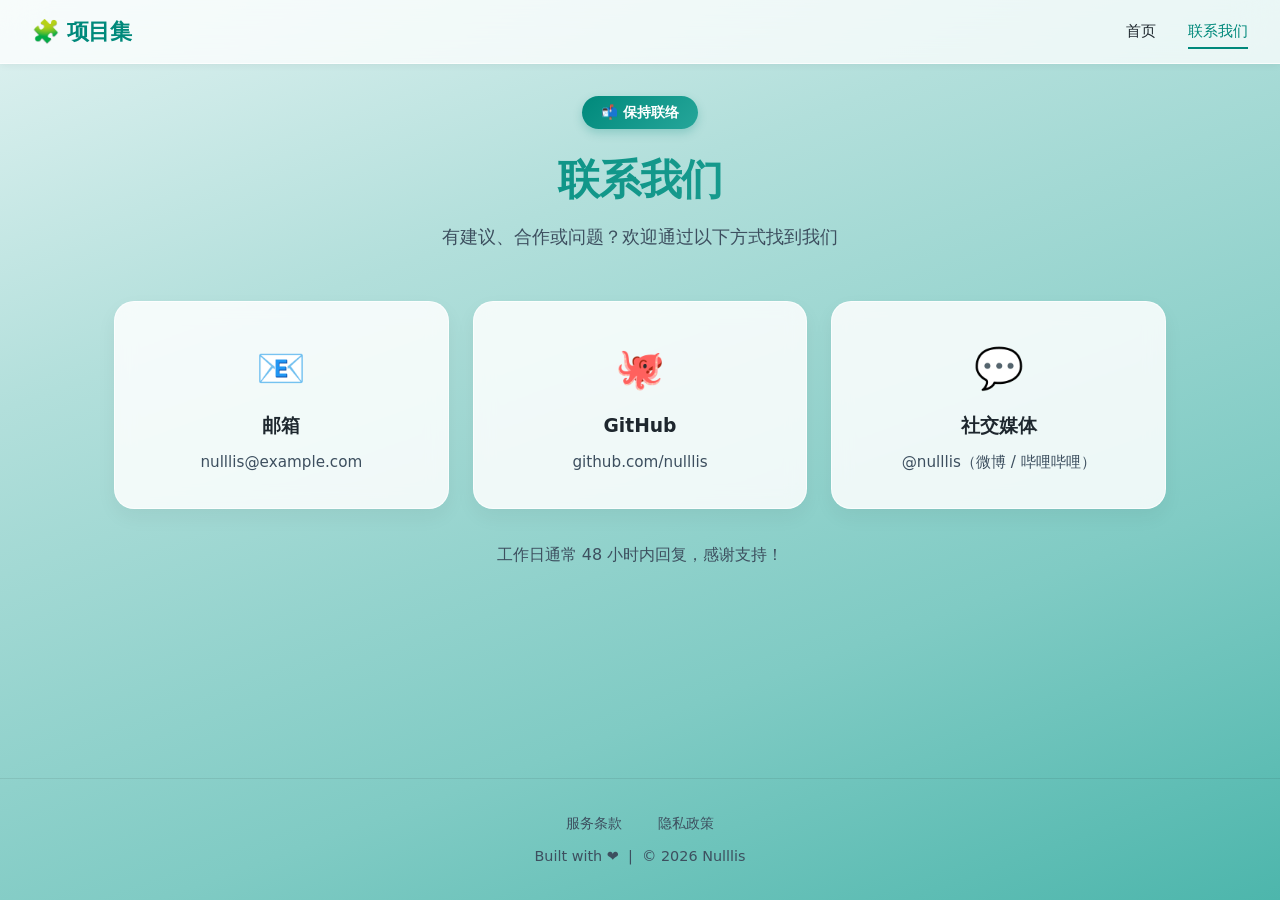
==== html/contact.html @ 1aca3f90 "Create contact.html" ====
<!DOCTYPE html>
<html lang="zh-CN">
<head>
    <meta charset="UTF-8" />
    <meta name="viewport" content="width=device-width, initial-scale=1.0" />
    <title>联系我们 — 项目集</title>
    <link rel="stylesheet" href="../css/style.css" />
</head>
<body>
    <nav class="navbar">
        <a href="index.html" class="nav-logo">🧩 项目集</a>
        <button class="nav-toggle" id="navToggle">☰</button>
        <ul class="nav-links" id="navLinks">
            <li><a href="index.html">首页</a></li>
            <li><a href="contact.html" class="active">联系我们</a></li>
        </ul>
    </nav>

    <div class="container">
        <header>
            <div class="badge">📬 保持联络</div>
            <h1>联系我们</h1>
            <p class="subtitle">有建议、合作或问题？欢迎通过以下方式找到我们</p>
        </header>

        <div class="contact-grid">
            <div class="contact-card">
                <div class="contact-icon">📧</div>
                <h3>邮箱</h3>
                <p>nulllis@example.com</p>
            </div>
            <div class="contact-card">
                <div class="contact-icon">🐙</div>
                <h3>GitHub</h3>
                <p>github.com/nulllis</p>
            </div>
            <div class="contact-card">
                <div class="contact-icon">💬</div>
                <h3>社交媒体</h3>
                <p>@nulllis（微博 / 哔哩哔哩）</p>
            </div>
        </div>

        <p style="text-align: center; color: var(--text-muted);">
            工作日通常 48 小时内回复，感谢支持！
        </p>
    </div>

    <div class="footer">
        <div class="footer-links">
            <a href="#">服务条款</a>
            <a href="#">隐私政策</a>
        </div>
        Built with ❤️ &nbsp;|&nbsp; © 2026 Nulllis
    </div>

    <script src="../js/common.js"></script>
</body>
</html>
---- css/style.css ----
:root {
    --nav-height: 64px;
    --accent: #26a69a;
    --accent-dark: #00897b;
    --text: #1e272e;
    --text-muted: #3d4f5f;
    --card-bg: rgba(255, 255, 255, 0.85);
    --card-border: rgba(255, 255, 255, 0.7);
    --shadow-sm: 0 8px 20px rgba(0,0,0,0.05);
    --shadow-md: 0 12px 28px rgba(0,0,0,0.08);
    --radius: 20px;
    --transition: 0.2s ease;

    /* 背景渐变颜色（默认值，JS 会覆盖） */
    --gradient-from: #e0f2f1;
    --gradient-mid1: #b2dfdb;
    --gradient-mid2: #80cbc4;
    --gradient-to: #4db6ac;
}

* {
    margin: 0;
    padding: 0;
    box-sizing: border-box;
}

html, body {
    height: 100%;
}

body {
    font-family: 'Inter', 'Segoe UI', 'PingFang SC', 'Microsoft YaHei', system-ui, sans-serif;
    background: linear-gradient(160deg, var(--gradient-from) 0%, var(--gradient-mid1) 30%, var(--gradient-mid2) 70%, var(--gradient-to) 100%);
    background-attachment: fixed;
    color: var(--text);
    line-height: 1.7;
    display: flex;
    flex-direction: column;
    -webkit-font-smoothing: antialiased;
    overflow-x: hidden;
}

.navbar {
    position: fixed;
    top: 0;
    left: 0;
    width: 100%;
    height: var(--nav-height);
    background: rgba(255, 255, 255, 0.75);
    backdrop-filter: blur(20px);
    -webkit-backdrop-filter: blur(20px);
    box-shadow: 0 1px 8px rgba(0,0,0,0.06);
    display: flex;
    align-items: center;
    justify-content: space-between;
    padding: 0 2rem;
    z-index: 1000;
    border-bottom: 1px solid rgba(255,255,255,0.7);
}

.nav-logo {
    font-size: 1.4rem;
    font-weight: 700;
    color: var(--accent-dark);
    text-decoration: none;
    letter-spacing: -0.5px;
}

.nav-links {
    display: flex;
    gap: 2rem;
    list-style: none;
    align-items: center;
}

.nav-links a {
    text-decoration: none;
    color: var(--text);
    font-weight: 500;
    font-size: 0.95rem;
    padding: 0.4rem 0;
    border-bottom: 2px solid transparent;
    transition: color 0.2s, border-color 0.2s;
}

.nav-links a:hover {
    color: var(--accent-dark);
    border-bottom-color: var(--accent-dark);
}

.nav-links a.active {
    color: var(--accent-dark);
    border-bottom-color: var(--accent-dark);
}

.nav-toggle {
    display: none;
    background: none;
    border: none;
    font-size: 1.8rem;
    cursor: pointer;
    color: var(--text);
}

@media (max-width: 768px) {
    .nav-links {
        display: none;
        position: absolute;
        top: var(--nav-height);
        left: 0;
        width: 100%;
        flex-direction: column;
        background: rgba(255,255,255,0.9);
        backdrop-filter: blur(20px);
        padding: 1rem 2rem;
        box-shadow: 0 8px 20px rgba(0,0,0,0.08);
        gap: 1rem;
        align-items: flex-start;
    }

    .nav-links.active { display: flex; }
    .nav-toggle { display: block; }
}

.container {
    flex: 1 0 auto;
    max-width: 1100px;
    width: 100%;
    margin: 0 auto;
    padding: calc(var(--nav-height) + 2rem) 1.5rem 2rem;
}

header {
    text-align: center;
    margin-bottom: 3rem;
}

header .badge {
    display: inline-block;
    background: linear-gradient(135deg, var(--accent-dark), var(--accent));
    color: #fff;
    padding: 0.3rem 1.2rem;
    border-radius: 30px;
    font-size: 0.85rem;
    font-weight: 600;
    margin-bottom: 1rem;
    box-shadow: 0 4px 10px rgba(0, 137, 123, 0.25);
}

header h1 {
    font-size: 2.6rem;
    font-weight: 800;
    background: linear-gradient(135deg, var(--accent-dark), var(--accent));
    -webkit-background-clip: text;
    -webkit-text-fill-color: transparent;
    background-clip: text;
    letter-spacing: -0.8px;
    margin-bottom: 0.5rem;
}

header .subtitle {
    color: var(--text-muted);
    font-size: 1.1rem;
    font-weight: 400;
}

section {
    margin-bottom: 3rem;
}

h2 {
    font-size: 1.5rem;
    font-weight: 700;
    margin-bottom: 1.2rem;
    color: var(--text);
    border-left: 4px solid var(--accent-dark);
    padding-left: 1rem;
}

.grid-3 {
    display: grid;
    gap: 1.5rem;
    grid-template-columns: repeat(auto-fit, minmax(260px, 1fr));
}

.card {
    background: var(--card-bg);
    backdrop-filter: blur(10px);
    -webkit-backdrop-filter: blur(10px);
    border-radius: var(--radius);
    padding: 1.8rem 1.5rem;
    box-shadow: var(--shadow-sm);
    border: 1px solid var(--card-border);
    transition: transform var(--transition), box-shadow var(--transition);
    display: flex;
    flex-direction: column;
    align-items: center;
    text-align: center;
}

.card:hover {
    transform: translateY(-6px);
    box-shadow: var(--shadow-md);
}

.card .icon-big {
    font-size: 3.2rem;
    margin-bottom: 0.6rem;
}

.card h3 {
    font-size: 1.25rem;
    font-weight: 600;
    margin: 0.4rem 0;
}

.card p {
    color: var(--text-muted);
    font-size: 0.95rem;
    flex-grow: 1;
}

.card .btn {
    display: inline-block;
    margin-top: 1.2rem;
    padding: 0.5rem 1.8rem;
    border-radius: 50px;
    font-weight: 600;
    text-decoration: none;
    font-size: 0.9rem;
    transition: all 0.2s ease;
    color: var(--accent-dark);
    border: 2px solid var(--accent-dark);
    background: transparent;
}

.card .btn:hover {
    background: rgba(0, 137, 123, 0.08);
    border-color: #00695c;
    color: #00695c;
    transform: translateY(-2px);
    box-shadow: 0 4px 10px rgba(0, 137, 123, 0.15);
}

.footer {
    flex-shrink: 0;
    width: 100%;
    text-align: center;
    color: var(--text-muted);
    padding: 2rem 0;
    border-top: 1px solid rgba(0,0,0,0.08);
    font-size: 0.9rem;
}

.footer-links {
    margin-bottom: 0.5rem;
}

.footer-links a {
    color: var(--text-muted);
    text-decoration: none;
    margin: 0 1rem;
    font-weight: 500;
}

.footer-links a:hover {
    color: var(--accent-dark);
}

@media (max-width: 640px) {
    header h1 { font-size: 2rem; }
    .container { padding: calc(var(--nav-height) + 2rem) 1rem 2rem; }
}

.empty-tip {
    text-align: center;
    color: var(--text-muted);
    padding: 2rem;
    background: var(--card-bg);
    border-radius: var(--radius);
    border: 1px dashed var(--accent-dark);
}

/* 联系页面专用样式 */
.contact-grid {
    display: grid;
    gap: 1.5rem;
    grid-template-columns: repeat(auto-fit, minmax(240px, 1fr));
    margin-bottom: 2rem;
}

.contact-card {
    background: var(--card-bg);
    backdrop-filter: blur(10px);
    border-radius: var(--radius);
    padding: 2rem 1.5rem;
    box-shadow: var(--shadow-sm);
    border: 1px solid var(--card-border);
    text-align: center;
    transition: transform var(--transition), box-shadow var(--transition);
}

.contact-card:hover {
    transform: translateY(-5px);
    box-shadow: var(--shadow-md);
}

.contact-icon { font-size: 2.5rem; margin-bottom: 0.5rem; }
.contact-card h3 { font-weight: 600; margin-bottom: 0.5rem; }
.contact-card p { color: var(--text-muted); font-size: 0.95rem; word-break: break-all; }
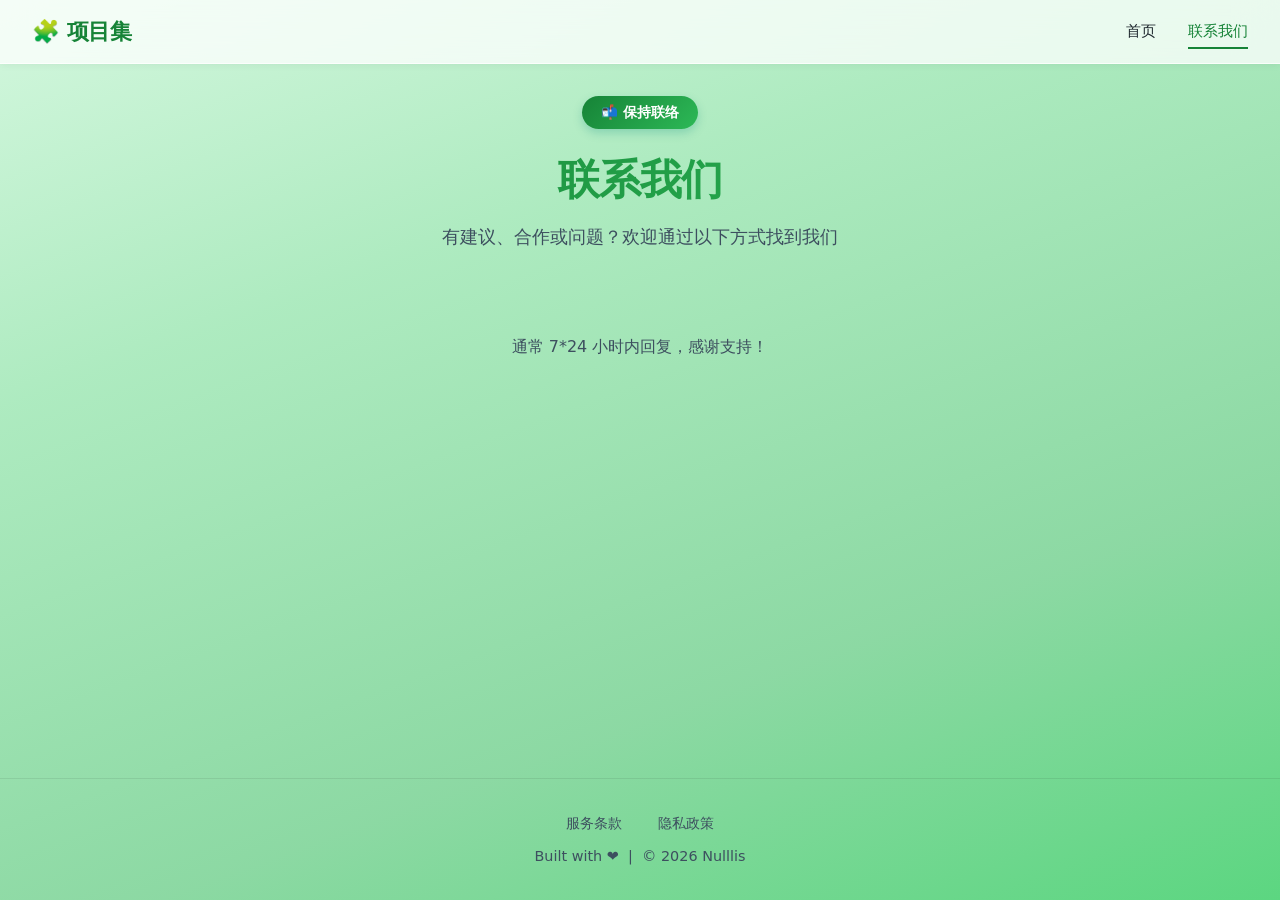
==== commit e6eb805e: "Update contact.html" ====
--- a/html/contact.html
+++ b/html/contact.html
@@ -8,10 +8,10 @@
 </head>
 <body>
     <nav class="navbar">
-        <a href="index.html" class="nav-logo">🧩 项目集</a>
+        <a href="../index.html" class="nav-logo">🧩 项目集</a>
         <button class="nav-toggle" id="navToggle">☰</button>
         <ul class="nav-links" id="navLinks">
-            <li><a href="index.html">首页</a></li>
+            <li><a href="../index.html">首页</a></li>
             <li><a href="contact.html" class="active">联系我们</a></li>
         </ul>
     </nav>
@@ -23,26 +23,11 @@
             <p class="subtitle">有建议、合作或问题？欢迎通过以下方式找到我们</p>
         </header>
 
-        <div class="contact-grid">
-            <div class="contact-card">
-                <div class="contact-icon">📧</div>
-                <h3>邮箱</h3>
-                <p>nulllis@example.com</p>
-            </div>
-            <div class="contact-card">
-                <div class="contact-icon">🐙</div>
-                <h3>GitHub</h3>
-                <p>github.com/nulllis</p>
-            </div>
-            <div class="contact-card">
-                <div class="contact-icon">💬</div>
-                <h3>社交媒体</h3>
-                <p>@nulllis（微博 / 哔哩哔哩）</p>
-            </div>
-        </div>
+        <!-- 联系方式将由 common.js 从 contact.json 动态生成 -->
+        <div class="contact-grid" id="contactGrid"></div>
 
         <p style="text-align: center; color: var(--text-muted);">
-            工作日通常 48 小时内回复，感谢支持！
+            通常 7*24 小时内回复，感谢支持！
         </p>
     </div>
 
--- a/css/style.css
+++ b/css/style.css
@@ -11,7 +11,6 @@
     --radius: 20px;
     --transition: 0.2s ease;
 
-    /* 背景渐变颜色（默认值，JS 会覆盖） */
     --gradient-from: #e0f2f1;
     --gradient-mid1: #b2dfdb;
     --gradient-mid2: #80cbc4;
@@ -281,7 +280,6 @@
     border: 1px dashed var(--accent-dark);
 }
 
-/* 联系页面专用样式 */
 .contact-grid {
     display: grid;
     gap: 1.5rem;
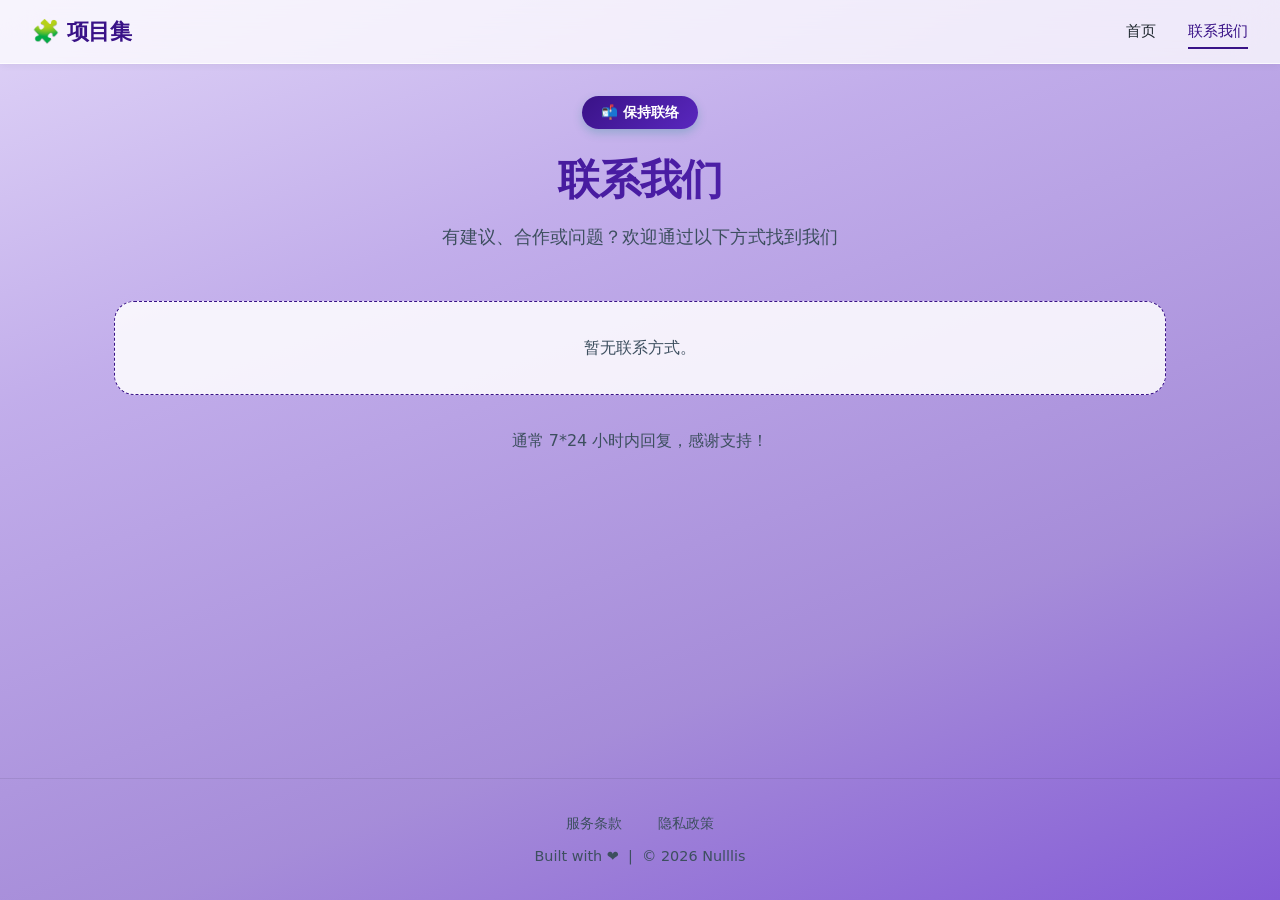
==== commit 5c798935: "Update contact.html" ====
--- a/html/contact.html
+++ b/html/contact.html
@@ -23,8 +23,16 @@
             <p class="subtitle">有建议、合作或问题？欢迎通过以下方式找到我们</p>
         </header>
 
-        <!-- 联系方式将由 common.js 从 contact.json 动态生成 -->
         <div class="contact-grid" id="contactGrid"></div>
+
+        <!-- 二维码展示区域（如果 contact.json 中有 qrcode 字段才会显示） -->
+        <div class="qrcode-container" id="qrcodeContainer" style="display: none;">
+            <div class="contact-card qrcode-card">
+                <h3>扫一扫添加我们</h3>
+                <img id="qrcodeImage" src="" alt="二维码" class="qrcode-image" />
+                <p style="color: var(--text-muted); font-size: 0.9rem;">点击图片可放大查看</p>
+            </div>
+        </div>
 
         <p style="text-align: center; color: var(--text-muted);">
             通常 7*24 小时内回复，感谢支持！
@@ -39,6 +47,12 @@
         Built with ❤️ &nbsp;|&nbsp; © 2026 Nulllis
     </div>
 
+    <!-- 图片放大覆盖层 -->
+    <div id="imageOverlay" class="image-overlay" style="display: none;">
+        <img src="" alt="放大图片" id="overlayImage" />
+        <button class="overlay-close" id="overlayClose">✕</button>
+    </div>
+
     <script src="../js/common.js"></script>
 </body>
 </html>
--- a/css/style.css
+++ b/css/style.css
@@ -219,7 +219,9 @@
     flex-grow: 1;
 }
 
-.card .btn {
+/* 首页卡片按钮样式，同时应用于联系方式卡片按钮 */
+.card .btn,
+.contact-card .btn {
     display: inline-block;
     margin-top: 1.2rem;
     padding: 0.5rem 1.8rem;
@@ -233,7 +235,8 @@
     background: transparent;
 }
 
-.card .btn:hover {
+.card .btn:hover,
+.contact-card .btn:hover {
     background: rgba(0, 137, 123, 0.08);
     border-color: #00695c;
     color: #00695c;
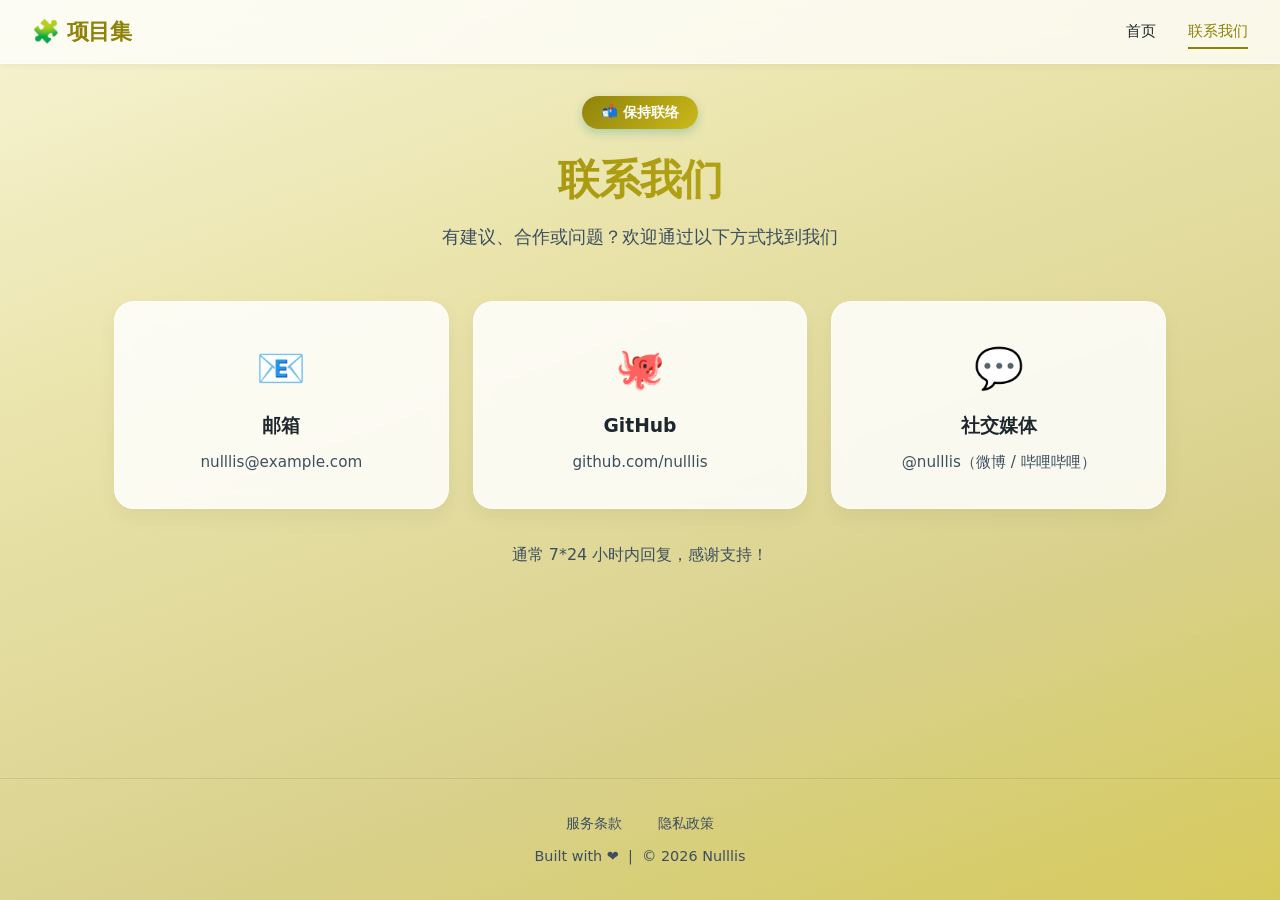
==== commit d4a150cd: "Update contact.html" ====
--- a/html/contact.html
+++ b/html/contact.html
@@ -25,14 +25,8 @@
 
         <div class="contact-grid" id="contactGrid"></div>
 
-        <!-- 二维码展示区域（如果 contact.json 中有 qrcode 字段才会显示） -->
-        <div class="qrcode-container" id="qrcodeContainer" style="display: none;">
-            <div class="contact-card qrcode-card">
-                <h3>扫一扫添加我们</h3>
-                <img id="qrcodeImage" src="" alt="二维码" class="qrcode-image" />
-                <p style="color: var(--text-muted); font-size: 0.9rem;">点击图片可放大查看</p>
-            </div>
-        </div>
+        <!-- 二维码图片展示区域（由 JS 动态生成多张图片） -->
+        <div class="qrcode-container" id="qrcodeContainer" style="display: none;"></div>
 
         <p style="text-align: center; color: var(--text-muted);">
             通常 7*24 小时内回复，感谢支持！
--- a/css/style.css
+++ b/css/style.css
@@ -309,3 +309,68 @@
 .contact-icon { font-size: 2.5rem; margin-bottom: 0.5rem; }
 .contact-card h3 { font-weight: 600; margin-bottom: 0.5rem; }
 .contact-card p { color: var(--text-muted); font-size: 0.95rem; word-break: break-all; }
+
+/* 二维码卡片 */
+.qrcode-container {
+    margin: 0 auto 2rem;
+    max-width: 400px;
+}
+
+.qrcode-card {
+    display: flex;
+    flex-direction: column;
+    align-items: center;
+    gap: 0.5rem;
+}
+
+.qrcode-image {
+    width: 180px;
+    height: 180px;
+    object-fit: cover;
+    border-radius: 12px;
+    cursor: zoom-in;
+    transition: transform 0.2s ease;
+}
+
+.qrcode-image:hover {
+    transform: scale(1.05);
+}
+
+/* 图片放大覆盖层 */
+.image-overlay {
+    position: fixed;
+    top: 0;
+    left: 0;
+    width: 100%;
+    height: 100%;
+    background: rgba(0, 0, 0, 0.85);
+    z-index: 2000;
+    display: flex;
+    justify-content: center;
+    align-items: center;
+    cursor: zoom-out;
+}
+
+.image-overlay img {
+    max-width: 90%;
+    max-height: 90%;
+    border-radius: 12px;
+    box-shadow: 0 0 30px rgba(0,0,0,0.6);
+}
+
+.overlay-close {
+    position: absolute;
+    top: 20px;
+    right: 30px;
+    background: none;
+    border: none;
+    color: #fff;
+    font-size: 2rem;
+    cursor: pointer;
+    line-height: 1;
+    transition: color 0.2s;
+}
+
+.overlay-close:hover {
+    color: #ccc;
+}
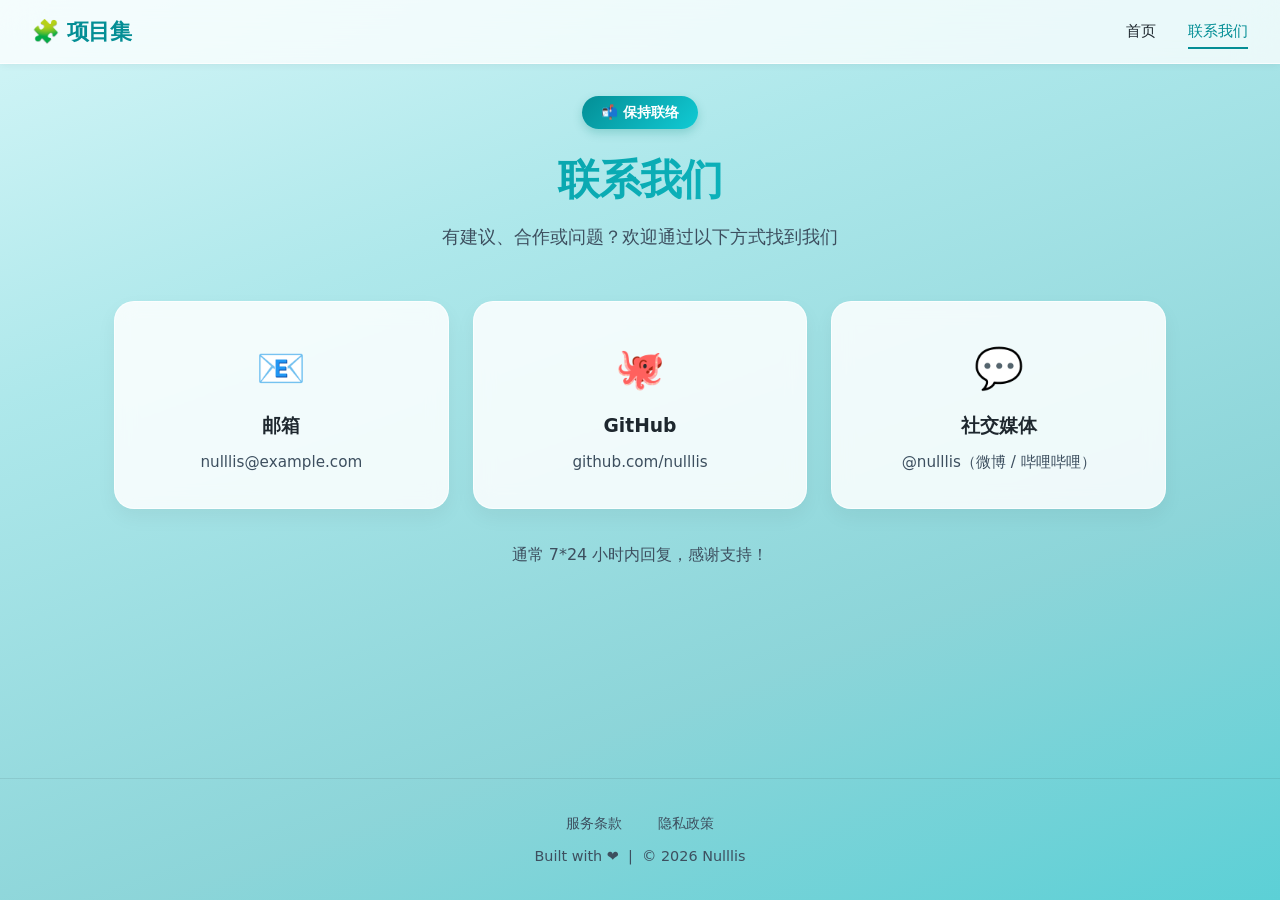
==== commit 8f654c9b: "Update contact.html" ====
--- a/html/contact.html
+++ b/html/contact.html
@@ -25,8 +25,8 @@
 
         <div class="contact-grid" id="contactGrid"></div>
 
-        <!-- 二维码图片展示区域（由 JS 动态生成多张图片） -->
-        <div class="qrcode-container" id="qrcodeContainer" style="display: none;"></div>
+        <!-- 图片展示区域（由 JS 动态生成多张图片） -->
+        <div class="image-gallery" id="imageGallery" style="display: none;"></div>
 
         <p style="text-align: center; color: var(--text-muted);">
             通常 7*24 小时内回复，感谢支持！
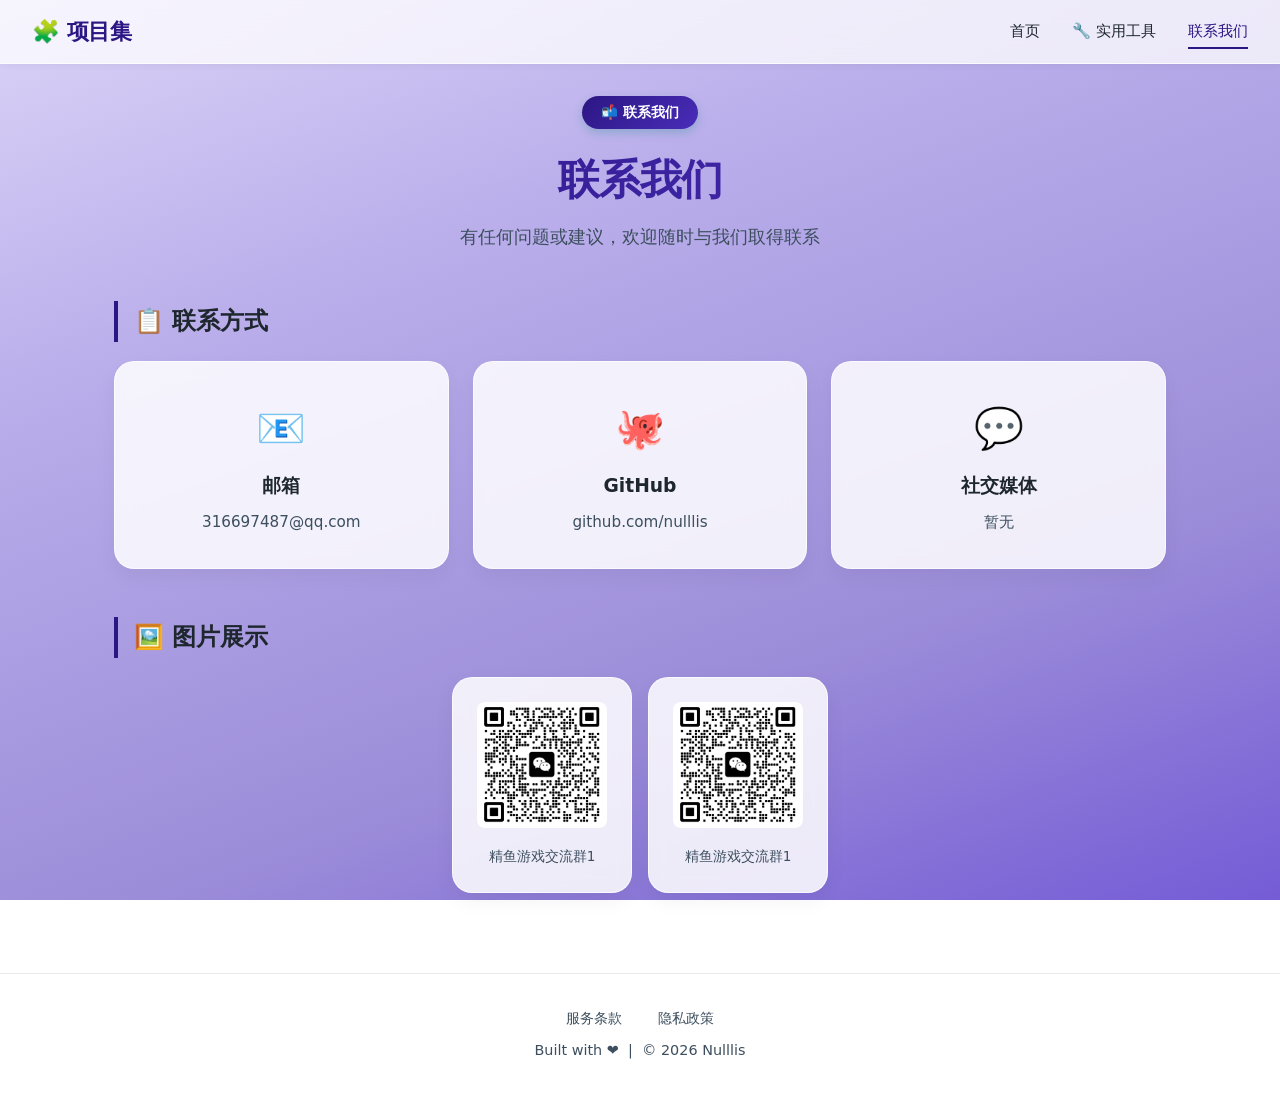
==== commit bd7e3788: "Update contact.html" ====
--- a/html/contact.html
+++ b/html/contact.html
@@ -3,49 +3,37 @@
 <head>
     <meta charset="UTF-8" />
     <meta name="viewport" content="width=device-width, initial-scale=1.0" />
-    <title>联系我们 — 项目集</title>
+    <title>联系我们</title>
     <link rel="stylesheet" href="../css/style.css" />
 </head>
 <body>
-    <nav class="navbar">
-        <a href="../index.html" class="nav-logo">🧩 项目集</a>
-        <button class="nav-toggle" id="navToggle">☰</button>
-        <ul class="nav-links" id="navLinks">
-            <li><a href="../index.html">首页</a></li>
-            <li><a href="contact.html" class="active">联系我们</a></li>
-        </ul>
-    </nav>
+    <div id="navbar-container"></div>
 
     <div class="container">
         <header>
-            <div class="badge">📬 保持联络</div>
+            <div class="badge">📬 联系我们</div>
             <h1>联系我们</h1>
-            <p class="subtitle">有建议、合作或问题？欢迎通过以下方式找到我们</p>
+            <p class="subtitle">有任何问题或建议，欢迎随时与我们取得联系</p>
         </header>
 
-        <div class="contact-grid" id="contactGrid"></div>
+        <section id="contact">
+            <h2>📋 联系方式</h2>
+            <div class="grid-3" id="contactGrid"></div>
+        </section>
 
-        <!-- 图片展示区域（由 JS 动态生成多张图片） -->
-        <div class="image-gallery" id="imageGallery" style="display: none;"></div>
+        <section id="gallery">
+            <h2>🖼️ 图片展示</h2>
+            <div id="imageGallery" style="display: none; flex-wrap: wrap; gap: 1rem; justify-content: center;"></div>
+        </section>
 
-        <p style="text-align: center; color: var(--text-muted);">
-            通常 7*24 小时内回复，感谢支持！
-        </p>
+        <!-- 图片放大遮罩层 -->
+        <div id="imageOverlay" style="display: none; position: fixed; top:0; left:0; width:100%; height:100%; background: rgba(0,0,0,0.8); justify-content: center; align-items: center; z-index: 9999;">
+            <button id="overlayClose" style="position: absolute; top: 20px; right: 30px; font-size: 2rem; background: none; border: none; color: white; cursor: pointer;">&times;</button>
+            <img id="overlayImage" src="" alt="放大预览" style="max-width: 90%; max-height: 90%; object-fit: contain;" />
+        </div>
     </div>
 
-    <div class="footer">
-        <div class="footer-links">
-            <a href="#">服务条款</a>
-            <a href="#">隐私政策</a>
-        </div>
-        Built with ❤️ &nbsp;|&nbsp; © 2026 Nulllis
-    </div>
-
-    <!-- 图片放大覆盖层 -->
-    <div id="imageOverlay" class="image-overlay" style="display: none;">
-        <img src="" alt="放大图片" id="overlayImage" />
-        <button class="overlay-close" id="overlayClose">✕</button>
-    </div>
+    <div id="footer-container"></div>
 
     <script src="../js/common.js"></script>
 </body>
--- a/css/style.css
+++ b/css/style.css
@@ -219,9 +219,8 @@
     flex-grow: 1;
 }
 
-/* 首页卡片按钮样式，同时应用于联系方式卡片按钮 */
-.card .btn,
-.contact-card .btn {
+/* 首页卡片按钮样式 */
+.card .btn {
     display: inline-block;
     margin-top: 1.2rem;
     padding: 0.5rem 1.8rem;
@@ -235,8 +234,7 @@
     background: transparent;
 }
 
-.card .btn:hover,
-.contact-card .btn:hover {
+.card .btn:hover {
     background: rgba(0, 137, 123, 0.08);
     border-color: #00695c;
     color: #00695c;
@@ -283,6 +281,7 @@
     border: 1px dashed var(--accent-dark);
 }
 
+/* 联系页面联系方式卡片 */
 .contact-grid {
     display: grid;
     gap: 1.5rem;
@@ -310,33 +309,47 @@
 .contact-card h3 { font-weight: 600; margin-bottom: 0.5rem; }
 .contact-card p { color: var(--text-muted); font-size: 0.95rem; word-break: break-all; }
 
-/* 二维码卡片 */
-.qrcode-container {
+/* ===== 图片画廊（多图展示） ===== */
+.image-gallery {
+    display: flex;
+    flex-wrap: wrap;
+    justify-content: center;
+    gap: 1.5rem;
     margin: 0 auto 2rem;
-    max-width: 400px;
-}
-
-.qrcode-card {
-    display: flex;
-    flex-direction: column;
-    align-items: center;
-    gap: 0.5rem;
-}
-
-.qrcode-image {
+}
+
+.image-item {
+    background: var(--card-bg);
+    backdrop-filter: blur(10px);
+    border-radius: var(--radius);
+    padding: 1.5rem;
+    box-shadow: var(--shadow-sm);
+    border: 1px solid var(--card-border);
+    text-align: center;
     width: 180px;
-    height: 180px;
-    object-fit: cover;
-    border-radius: 12px;
+    transition: transform var(--transition), box-shadow var(--transition);
+}
+
+.image-item:hover {
+    transform: translateY(-5px);
+    box-shadow: var(--shadow-md);
+}
+
+.gallery-image {
+    width: 100%;
+    height: auto;
+    border-radius: 8px;
     cursor: zoom-in;
-    transition: transform 0.2s ease;
-}
-
-.qrcode-image:hover {
-    transform: scale(1.05);
-}
-
-/* 图片放大覆盖层 */
+}
+
+.image-item p {
+    margin-top: 0.5rem;
+    font-size: 0.85rem;
+    color: var(--text-muted);
+    word-break: break-word;
+}
+
+/* ===== 图片放大覆盖层 ===== */
 .image-overlay {
     position: fixed;
     top: 0;
